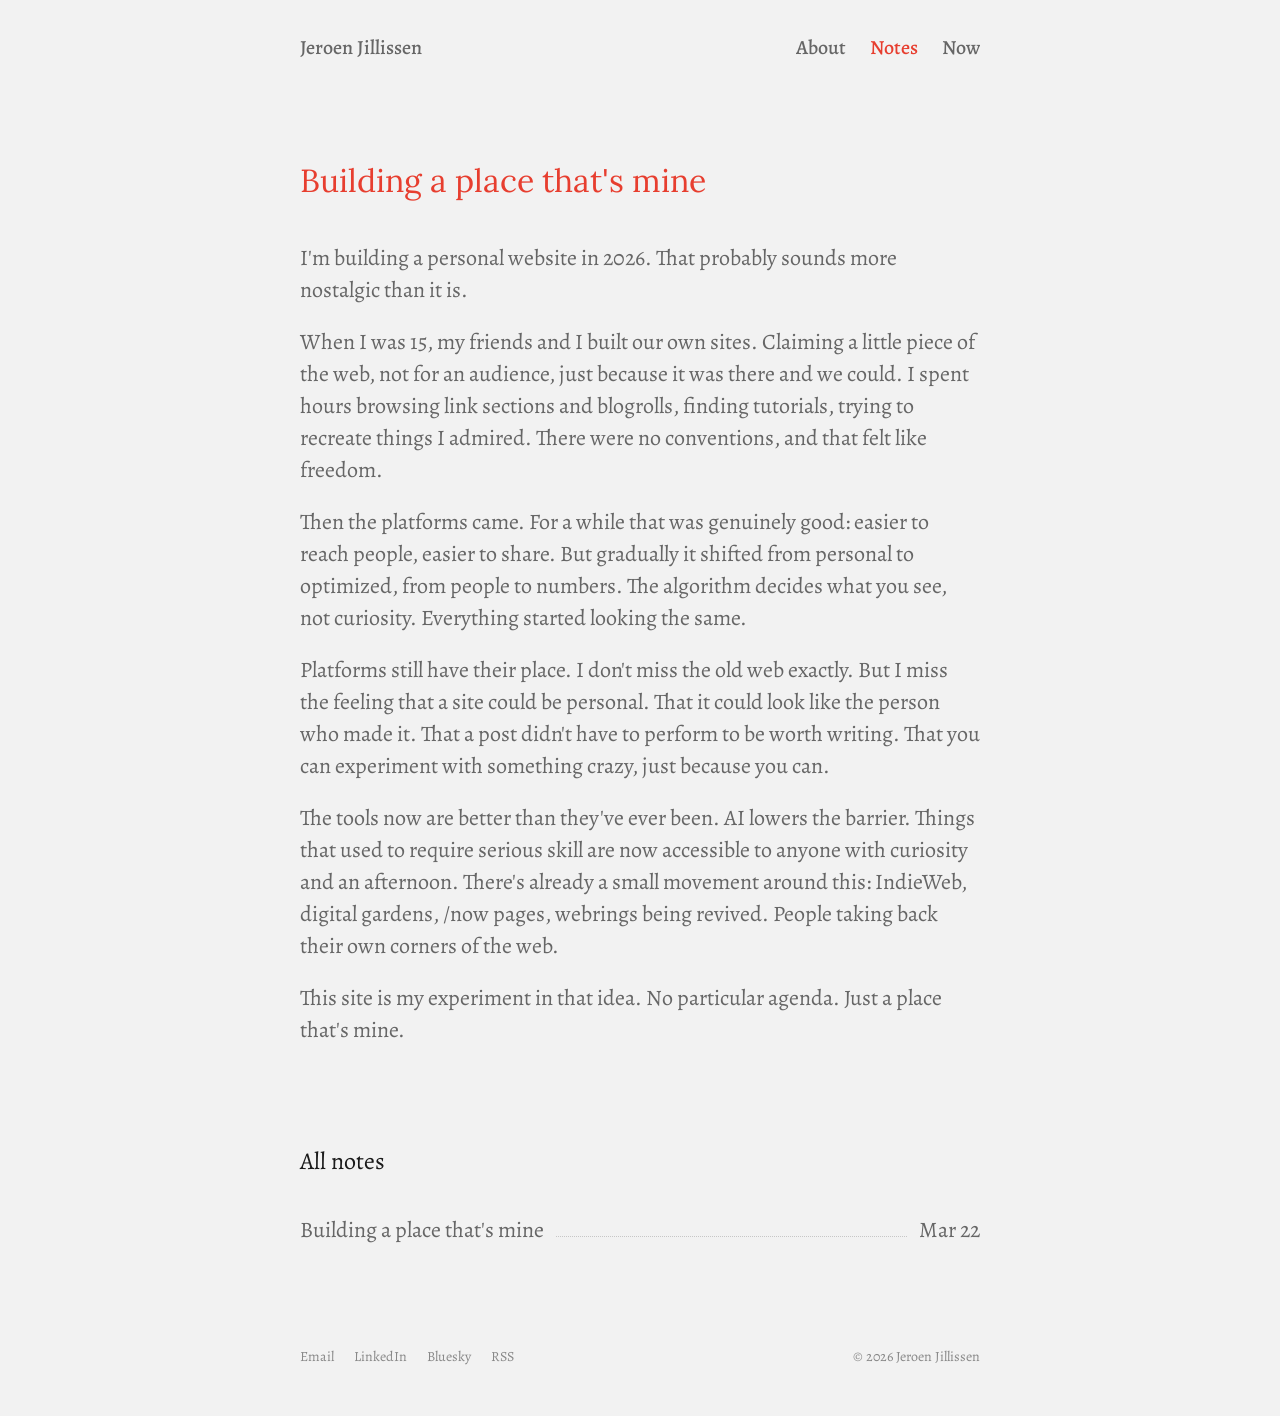
==== notes/index.html @ 20700330 "Add notes section and RSS feed - Add /notes/ with first post: Building a place that's mine - Add fee" ====
<!DOCTYPE html>
<html lang="en">
<head>
  <meta charset="UTF-8" />
  <meta name="viewport" content="width=device-width, initial-scale=1.0" />
  <title>Notes – Jeroen Jillissen</title>
  <link rel="preconnect" href="https://fonts.googleapis.com" />
  <link rel="preconnect" href="https://fonts.gstatic.com" crossorigin />
  <link href="https://fonts.googleapis.com/css2?family=Red+Hat+Display:wght@400;500&family=EB+Garamond:wght@400&family=Lora:wght@400;500&family=Alegreya:wght@400;500&display=swap" rel="stylesheet" />
  <link rel="stylesheet" href="../style.css" />
  <link rel="alternate" type="application/rss+xml" title="Jeroen Jillissen – Notes" href="/feed.xml" />
</head>
<body>
  <a href="#main" class="skip-link">Skip to content</a>
  <div class="page">

    <nav aria-label="Main navigation">
      <a href="../" class="nav-name">Jeroen Jillissen</a>
      <div class="nav-links">
        <a href="../">About</a>
        <a href="./" class="active" aria-current="page">Notes</a>
        <a href="../now">Now</a>
      </div>
    </nav>

    <article class="post" id="main">
      <h1>Building a place that's mine</h1>
      <div class="post-body">
        <p>I'm building a personal website in 2026. That probably sounds more nostalgic than it is.</p>
        <p>When I was 15, my friends and I built our own sites. Claiming a little piece of the web, not for an audience, just because it was there and we could. I spent hours browsing link sections and blogrolls, finding tutorials, trying to recreate things I admired. There were no conventions, and that felt like freedom.</p>
        <p>Then the platforms came. For a while that was genuinely good: easier to reach people, easier to share. But gradually it shifted from personal to optimized, from people to numbers. The algorithm decides what you see, not curiosity. Everything started looking the same.</p>
        <p>Platforms still have their place. I don't miss the old web exactly. But I miss the feeling that a site could be personal. That it could look like the person who made it. That a post didn't have to perform to be worth writing. That you can experiment with something crazy, just because you can.</p>
        <p>The tools now are better than they've ever been. AI lowers the barrier. Things that used to require serious skill are now accessible to anyone with curiosity and an afternoon. There's already a small movement around this: IndieWeb, digital gardens, /now pages, webrings being revived. People taking back their own corners of the web.</p>
        <p>This site is my experiment in that idea. No particular agenda. Just a place that's mine.</p>
      </div>
    </article>

    <section aria-label="All notes">
      <p class="notes-heading">All notes</p>
      <div class="notes-year">
        <ul class="notes-list">
          <li>
            <a href="building-a-place-thats-mine/">Building a place that's mine</a>
            <span class="note-leader" aria-hidden="true"></span>
            <span class="note-day">Mar 22</span>
          </li>
        </ul>
      </div>
    </section>

    <footer class="site-footer">
      <div class="footer-links">
        <a id="footer-email" href="#">Email</a>
        <a href="https://www.linkedin.com/in/jeroenjillissen/" target="_blank" rel="noopener">LinkedIn</a>
        <a href="https://bsky.app/profile/jillissen.com" target="_blank" rel="noopener">Bluesky</a>
        <a href="/feed.xml">RSS</a>
      </div>
      <span class="footer-copy">&copy; 2026 Jeroen Jillissen</span>
    </footer>

  </div>

  <script>
    (function() {
      var u = 'jeroen';
      var d = 'jillissen.com';
      document.getElementById('footer-email').href = 'mailto:' + u + '@' + d;
    })();
  </script>
</body>
</html>
---- style.css ----
*, *::before, *::after {
  box-sizing: border-box;
  margin: 0;
  padding: 0;
}

/* ── Skip link ── */

.skip-link {
  position: absolute;
  left: -9999px;
  top: 8px;
  padding: 8px 16px;
  background: var(--text);
  color: var(--bg);
  font-family: 'Alegreya', serif;
  font-size: 1rem;
  text-decoration: none;
  z-index: 9999;
  border-radius: 4px;
}

.skip-link:focus { left: 16px; }

/* ── Focus styles ── */

:focus-visible {
  outline: 2px solid #E73E2F;
  outline-offset: 3px;
  border-radius: 2px;
}

:root {
  --bg: #F2F2F2;
  --text: #1a1a1a;
  --muted: #888888;
  --divider: #d8d8d8;
}

html {
  font-size: 16px;
  scroll-behavior: smooth;
}

body {
  background-color: var(--bg);
  color: var(--text);
  font-family: 'Alegreya', serif;
  line-height: 1.6;
  transition: background-color 0.2s, color 0.2s;
  overflow-x: clip;
  min-height: 100vh;
  display: flex;
  flex-direction: column;
}

.page {
  flex: 1;
  display: flex;
  flex-direction: column;
}

/* ── Layout ── */

.page {
  max-width: 728px;
  margin: 0 auto;
  padding: 0 24px;
  width: 100%;
}

/* ── Nav ── */

nav {
  display: flex;
  justify-content: space-between;
  align-items: center;
  gap: 24px;
  padding: 32px 0 0;
}

.nav-name {
  font-size: 20px;
  font-weight: 500;
  font-family: 'Alegreya', serif;
  text-decoration: none;
  background: linear-gradient(to right, #E73E2F 50%, #666666 50%);
  background-size: 200% 100%;
  background-position: right;
  -webkit-background-clip: text;
  -webkit-text-fill-color: transparent;
  background-clip: text;
  transition: background-position 0.2s ease;
}

.nav-name:hover { background-position: left; }

.nav-links {
  display: flex;
  gap: 24px;
  align-items: center;
}

nav a {
  font-size: 20px;
  font-weight: 500;
  font-family: 'Alegreya', serif;
  text-decoration: none;
}

.nav-links a {
  background: linear-gradient(to right, #E73E2F 50%, #666666 50%);
  background-size: 200% 100%;
  background-position: right;
  -webkit-background-clip: text;
  -webkit-text-fill-color: transparent;
  background-clip: text;
  transition: background-position 0.2s ease;
}

.nav-links a:hover { background-position: left; }
.nav-links a.active { background-position: left; }

.nav-break { display: none; }
.nav-contact { display: none; }

@media (min-width: 900px) {
  .nav-break {
    display: block;
    width: 32px;
  }

  .nav-contact {
    display: block;
  }
}

/* ── Mobile contact footer ── */

.site-footer {
  display: flex;
  justify-content: space-between;
  align-items: center;
  gap: 20px;
  padding: 32px 0 48px;
  margin-top: auto;
}

.site-footer a {
  font-size: 0.875rem;
  font-family: 'Alegreya', serif;
  color: var(--muted);
  text-decoration: none;
  transition: color 0.15s;
}

.site-footer a:hover { color: var(--text); }

.footer-links {
  display: flex;
  gap: 20px;
}

.footer-copy {
  font-size: 0.875rem;
  font-family: 'Alegreya', serif;
  color: var(--muted);
}



/* ── Heading color spans ── */

.h1-name { color: #E73E2F; }

/* ── Intro ── */

.intro {
  padding: 96px 0;
}

.intro h1 {
  font-family: 'Lora', serif;
  font-size: 48px;
  font-weight: 400;
  line-height: 1.05;
  letter-spacing: -1px;
  text-wrap: balance;
  margin-bottom: 40px;
  color: #555555;
}

.intro-role {
  font-family: 'Red Hat Display', sans-serif;
  font-size: 0.75rem;
  font-weight: 500;
  letter-spacing: 0.1em;
  text-transform: uppercase;
  color: var(--muted);
  margin-bottom: 40px;
}

.intro p {
  font-family: 'Lora', serif;
  font-size: 32px;
  color: #E73E2F;
  line-height: 42px;
  font-weight: 400;
}

.intro p + p {
  margin-top: 16px;
}

.intro a,
.post-body a,
.project-desc a {
  color: #E73E2F;
  text-decoration: underline dotted #E73E2F;
  text-decoration-thickness: 2px;
  text-underline-offset: 5px;
}

.intro a:hover,
.post-body a:hover,
.project-desc a:hover {
  text-decoration-style: solid;
}

/* ── Page header (notes, resume) ── */

.page-header {
  padding: 96px 0 48px;
}

.page-header h1 {
  font-family: 'Satoshi', sans-serif;
  font-size: 36px;
  font-weight: normal;
  line-height: 1.15;
  text-wrap: balance;
  color: var(--text);
  margin-bottom: 40px;
}

.page-header p {
  font-size: 22px;
  color: var(--muted);
  line-height: 32px;
}

/* ── Notes list ── */

.notes-heading {
  font-family: 'Alegreya', serif;
  font-size: 24px;
  color: var(--text);
  margin-bottom: 24px;
}

.notes-year {
  margin-bottom: 56px;
}

.notes-year-header {
  display: flex;
  justify-content: space-between;
  align-items: baseline;
  margin-bottom: 4px;
}

.notes-year-label {
  font-family: 'Alegreya', serif;
  font-size: 22px;
  color: var(--muted);
}

.notes-month-label {
  font-family: 'Alegreya', serif;
  font-size: 22px;
  color: var(--muted);
}

.notes-list {
  list-style: none;
  padding: 0;
}

.notes-list li {
  display: flex;
  align-items: baseline;
  padding: 9px 0;
  position: relative;
}

.notes-list a {
  font-family: 'Alegreya', serif;
  font-size: 22px;
  color: #666666;
  text-decoration: none;
  transition: color 0.15s;
  flex-shrink: 0;
}

.notes-list a::after {
  content: '';
  position: absolute;
  inset: 0;
}

.notes-list li:hover a,
.notes-list li:hover .note-day {
  color: #E73E2F;
}

.note-leader {
  flex: 1;
  border-bottom: 1px dotted var(--muted);
  margin: 0 12px 5px;
  opacity: 0.4;
}

.note-day {
  font-family: 'Alegreya', serif;
  font-size: 22px;
  color: #666666;
  flex-shrink: 0;
}

/* ── Breakout ── */

.breakout {
  width: min(1000px, 100vw - 48px);
  margin-left: calc(50% - min(500px, (100vw - 48px) / 2));
}

/* ── Image placeholder ── */

.img-placeholder {
  width: 100%;
  aspect-ratio: 16 / 9;
  background-color: var(--divider);
  display: flex;
  align-items: center;
  justify-content: center;
  font-size: 0.75rem;
  color: var(--muted);
  letter-spacing: 0.06em;
  text-transform: uppercase;
}

.video-embed {
  width: 100%;
  aspect-ratio: 16 / 9;
}

/* ── Footer ── */

footer {
  padding: 48px 0 64px;
  font-size: 0.8125rem;
  color: var(--muted);
  display: flex;
  justify-content: space-between;
  align-items: center;
  flex-wrap: wrap;
  gap: 12px;
}

footer a {
  color: var(--muted);
  text-decoration: none;
  transition: color 0.15s;
}

footer a:hover {
  color: var(--text);
}

.footer-links {
  display: flex;
  gap: 20px;
}

/* ── Post ── */

.post {
  padding: 96px 0 96px;
}

.post-meta {
  font-size: 0.875rem;
  font-family: 'Red Hat Display', sans-serif;
  color: var(--muted);
  margin-top: 8px;
  margin-bottom: 32px;
}

.post h1 {
  font-family: 'Lora', serif;
  font-size: 32px;
  font-weight: 400;
  line-height: 42px;
  text-wrap: balance;
  color: #E73E2F;
  margin-bottom: 40px;
}

.post-body p {
  font-size: 22px;
  color: #666666;
  line-height: 32px;
}

.post-body p + p {
  margin-top: 20px;
}

.post-body ul {
  margin-top: 16px;
  padding-left: 1.4em;
}

.post-body ul li {
  font-size: 22px;
  color: #666666;
  line-height: 1.6;
  margin-bottom: 8px;
}

.post-updated {
  font-size: 15px !important;
  color: var(--muted) !important;
  margin-top: 48px !important;
  line-height: 1.6 !important;
}

.post-body .post-updated a {
  font-size: 15px;
  color: var(--muted);
  text-decoration: underline dotted var(--muted);
  text-decoration-thickness: 1px;
  text-underline-offset: 5px;
}

.post-body .post-updated a:hover {
  text-decoration-style: solid;
  color: var(--text);
}

.post-body a {
  color: var(--text);
  text-decoration: underline;
  text-underline-offset: 5px;
}

.post-body a:hover {
  color: var(--muted);
}

.post-back {
  display: inline-block;
  margin-top: 64px;
  font-size: 0.875rem;
  font-family: 'Red Hat Display', sans-serif;
  color: var(--muted);
  text-decoration: none;
  transition: color 0.15s;
}

.post-back:hover {
  color: var(--text);
}

/* ── Responsive ── */

@media (max-width: 520px) {
  .intro {
    padding: 32px 0;
  }

  .notes-list li {
    flex-direction: column;
    gap: 4px;
  }

  .page-header {
    padding: 56px 0 32px;
  }
}
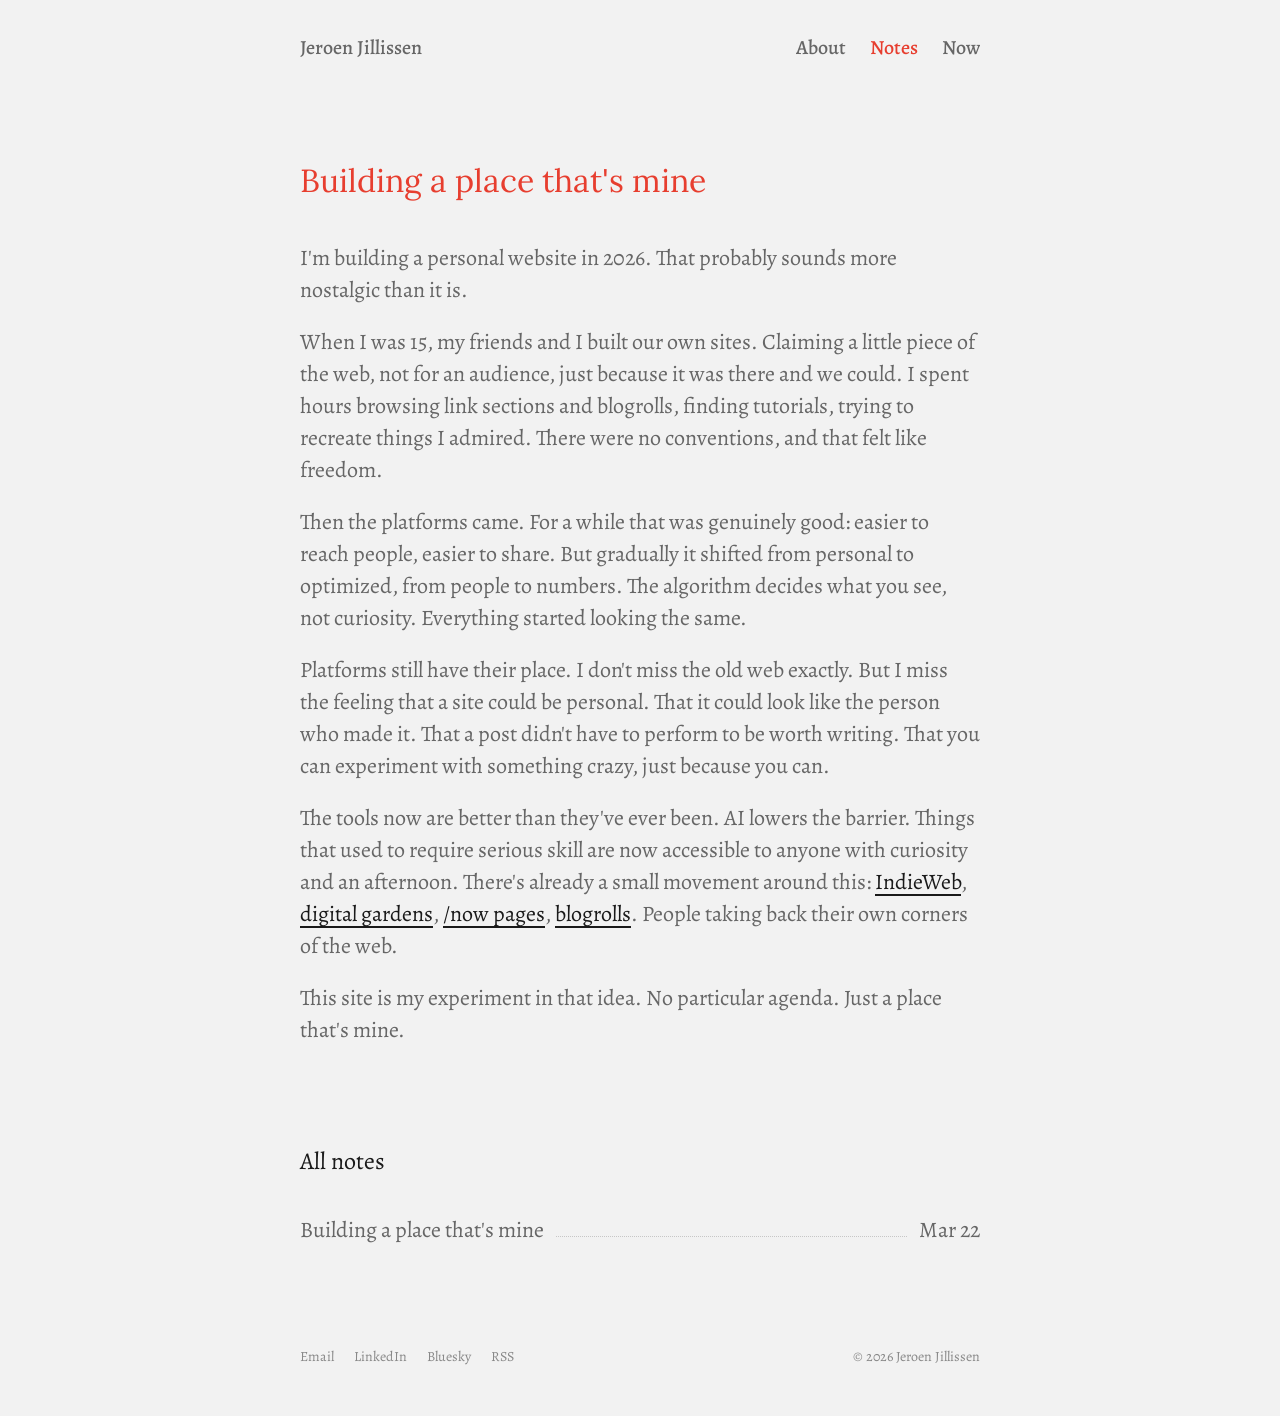
==== commit 665f735b: "Add links to IndieWeb, digital gardens, /now pages, blogrolls in first post Co-Authored-By: Claude S" ====
--- a/notes/index.html
+++ b/notes/index.html
@@ -30,7 +30,7 @@
         <p>When I was 15, my friends and I built our own sites. Claiming a little piece of the web, not for an audience, just because it was there and we could. I spent hours browsing link sections and blogrolls, finding tutorials, trying to recreate things I admired. There were no conventions, and that felt like freedom.</p>
         <p>Then the platforms came. For a while that was genuinely good: easier to reach people, easier to share. But gradually it shifted from personal to optimized, from people to numbers. The algorithm decides what you see, not curiosity. Everything started looking the same.</p>
         <p>Platforms still have their place. I don't miss the old web exactly. But I miss the feeling that a site could be personal. That it could look like the person who made it. That a post didn't have to perform to be worth writing. That you can experiment with something crazy, just because you can.</p>
-        <p>The tools now are better than they've ever been. AI lowers the barrier. Things that used to require serious skill are now accessible to anyone with curiosity and an afternoon. There's already a small movement around this: IndieWeb, digital gardens, /now pages, webrings being revived. People taking back their own corners of the web.</p>
+        <p>The tools now are better than they've ever been. AI lowers the barrier. Things that used to require serious skill are now accessible to anyone with curiosity and an afternoon. There's already a small movement around this: <a href="https://indieweb.org" target="_blank" rel="noopener">IndieWeb</a>, <a href="https://maggieappleton.com/garden-history" target="_blank" rel="noopener">digital gardens</a>, <a href="https://nownownow.com" target="_blank" rel="noopener">/now pages</a>, <a href="https://blogroll.org" target="_blank" rel="noopener">blogrolls</a>. People taking back their own corners of the web.</p>
         <p>This site is my experiment in that idea. No particular agenda. Just a place that's mine.</p>
       </div>
     </article>
--- a/style.css
+++ b/style.css
@@ -475,15 +475,6 @@
 /* ── Responsive ── */
 
 @media (max-width: 520px) {
-  .intro {
-    padding: 32px 0;
-  }
-
-  .notes-list li {
-    flex-direction: column;
-    gap: 4px;
-  }
-
   .page-header {
     padding: 56px 0 32px;
   }
